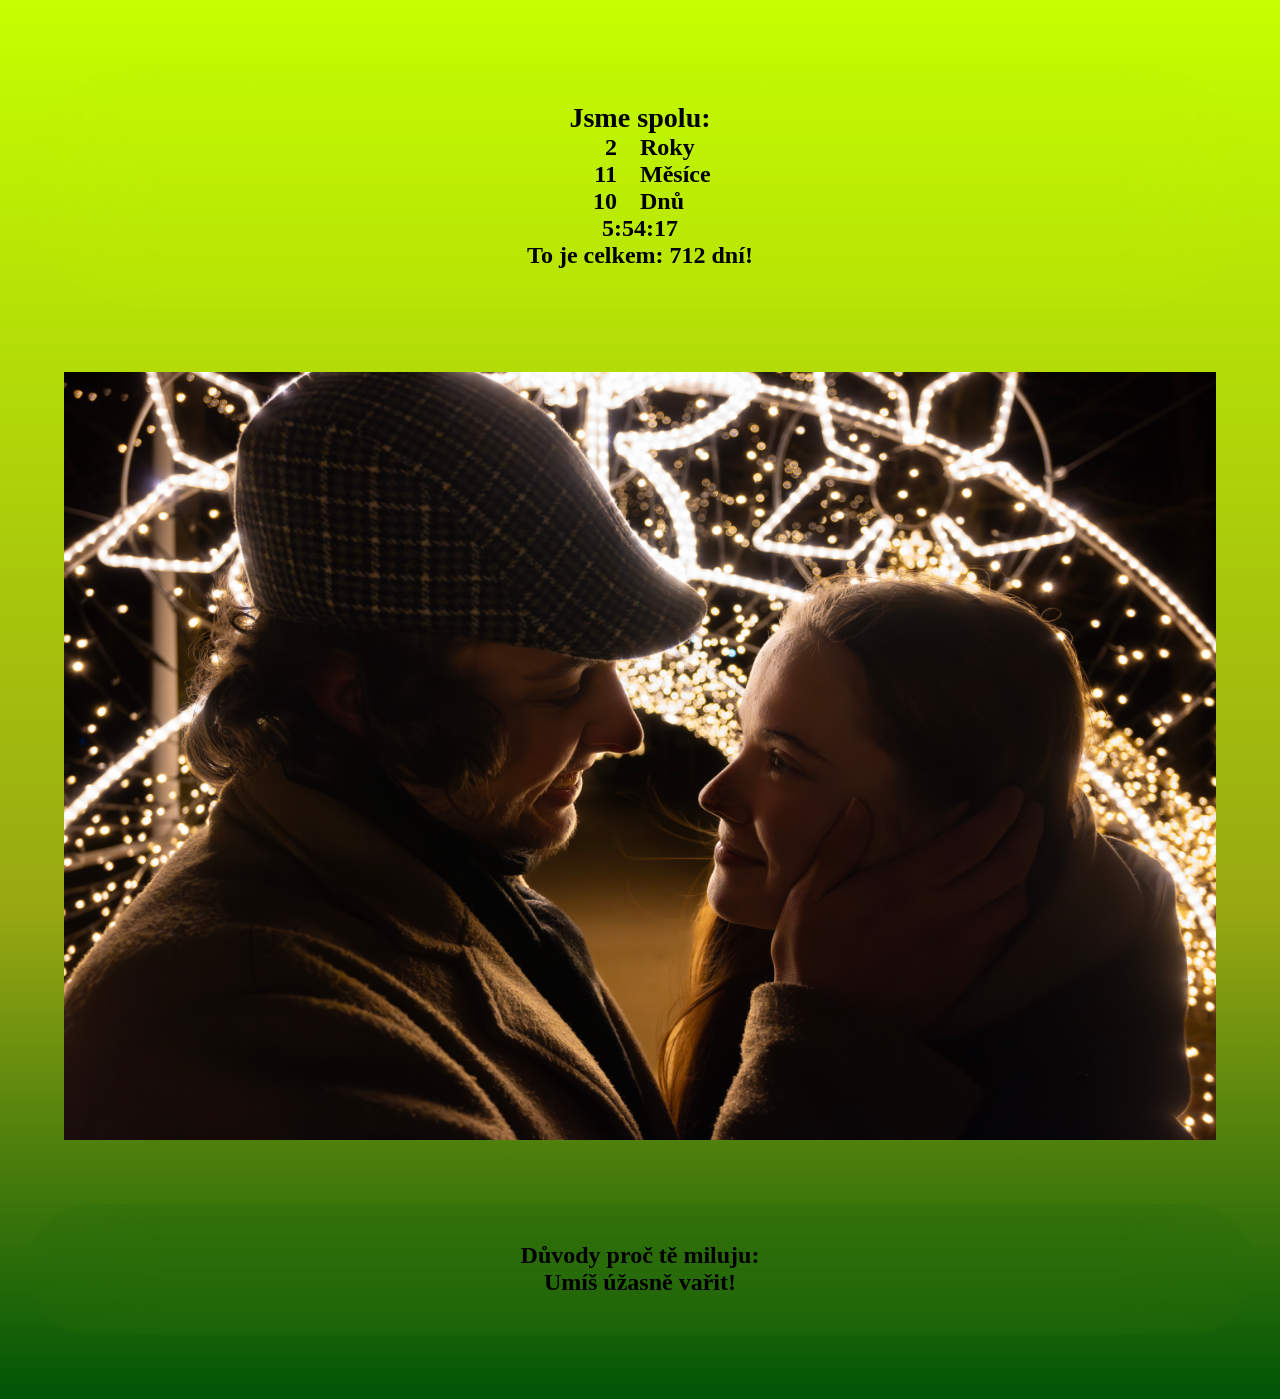
==== index.html @ f87e04c3 "added total days" ====
<!DOCTYPE html>
<html lang="en">
<head>
    <meta charset="UTF-8">
    <meta name="viewport" content="width=device-width, initial-scale=1.0">
    <link rel="stylesheet" href="style.css">
    
    
</head>
<body>
    
    <div class="main">
        <div class="timerWrapper">
            <h3>Jsme spolu:</h1>
            <div class="timer">
                <div class="timeValue">
                    <ul>
                        <li id="year"></li>
                        <li id="month"></li>
                        <li id="day"></li>                    
                    </ul>
                </div>
                <div class="textValue">
                    <ul>
                        <li id="yearText">Rok</li>
                        <li id="monthText">Měsíc</li>
                        <li id="dayText">Den</li>                    
                    </ul>
                </div>            
            </div>
            <span id="time"></span>
            <div class="">
                To je celkem:
                <span id="totalDays"></span>
            </div>
        </div>     
        
        <div class="image">
            <img src="IMG_2354.JPEG" alt="">
        </div>
        
        <div class="reasons">
            Důvody proč tě miluju:
            <div class="reason-text" id="reasonText">
                Jsi neskutečná podpora
            </div>
        </div>    
    </div>    
    <script src="script.js"></script>
</body>
</html>
---- style.css ----
/*Realme GT2 Pro*/

*{
    margin: 0;
    padding: 0;
}

body{
    overflow-x: hidden;
    background: rgb(0,85,6);
    background: linear-gradient(0deg, rgba(0,85,6,1) 0%, rgba(152,168,18,1) 35%, rgba(197,255,0,1) 100%);
    background-repeat: no-repeat;
    min-height: 100vh;
}

.main{
    display: flex;
    flex-direction: column;
    width: 100%;
    align-items: center;
    justify-content: center;
    margin: auto;
}

li{
    text-decoration: none;
    list-style: none;
}

.timerWrapper, .reasons{
    margin: 5% 0 5% 0;
    padding: 3%;
    width: 90%;
    height: 50%;    
    text-align: center;
    border-radius: 20rem;
    backdrop-filter: blur(50px);
    font-size: x-large;
    font-weight: bolder;
}

.timer{
    display: flex;
    text-align: right;
}

.timeValue, .textValue{
    width: 50%;
    margin: 0 2% 0 0;
}

.textValue{
    text-align: left;
}

.image{
    display: flex;
    width: 100%;
    justify-content: center;
}

img{
    width: 90%;    
    height: auto;
}
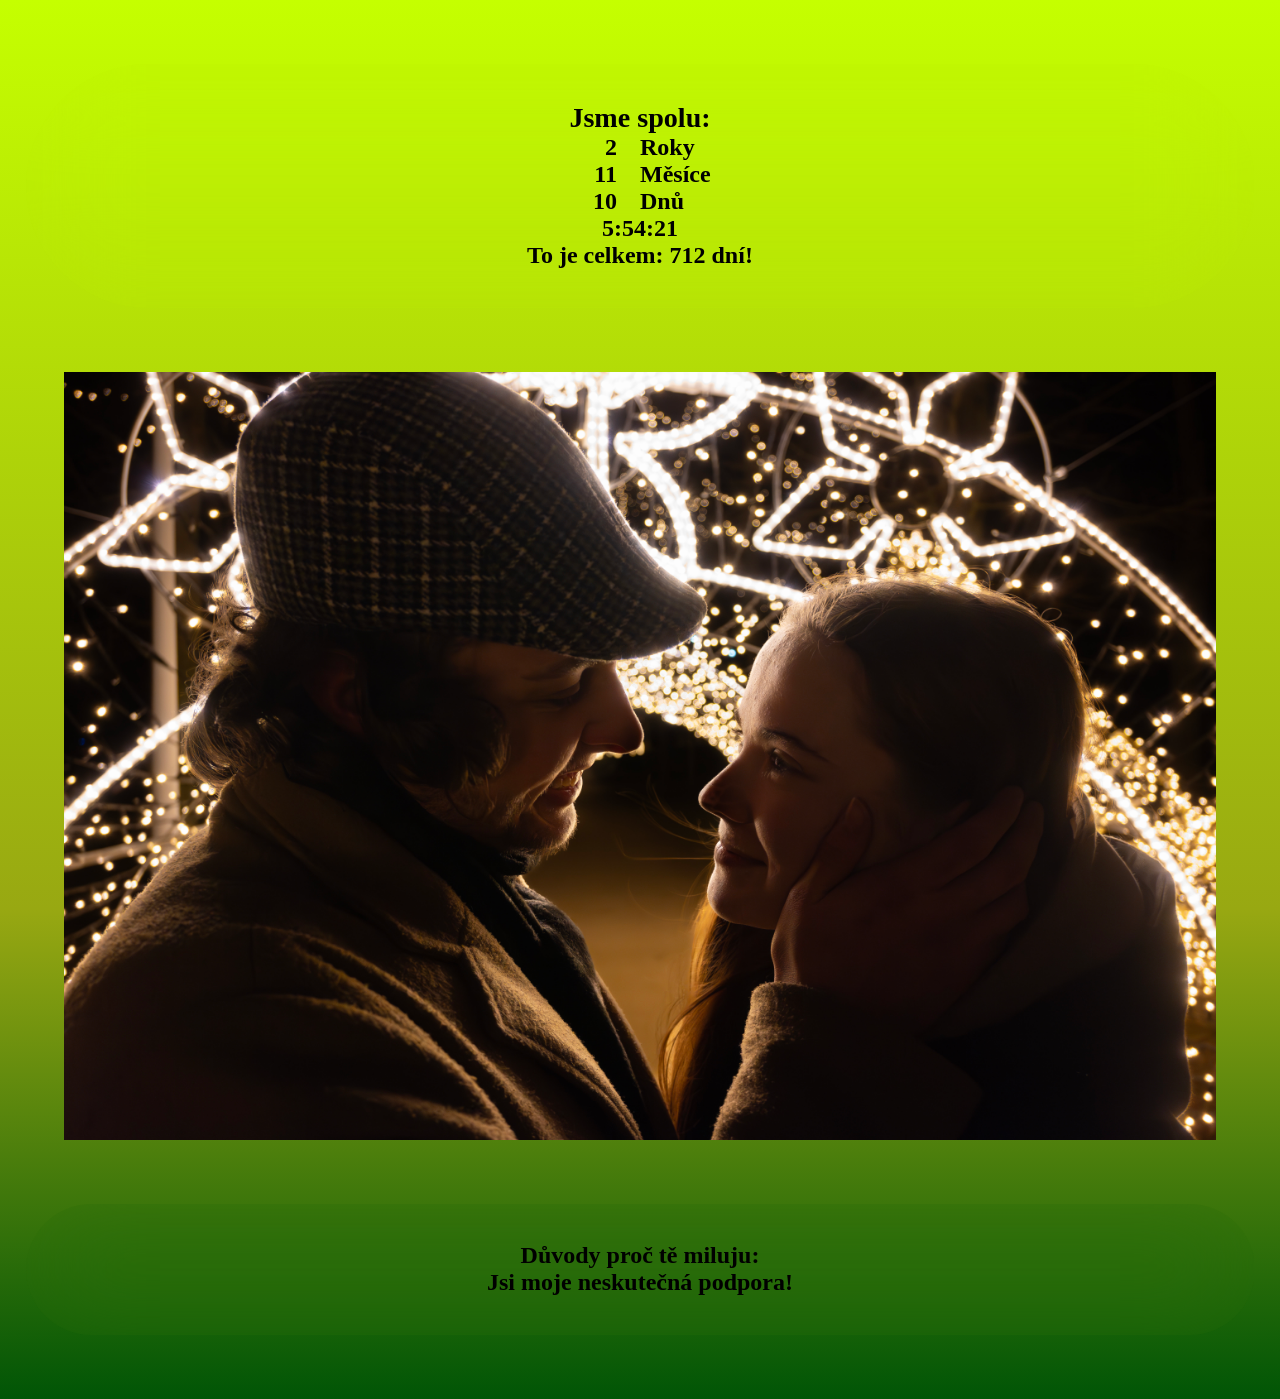
==== commit a097d1a2: "added random photos" ====
--- a/index.html
+++ b/index.html
@@ -36,7 +36,7 @@
         </div>     
         
         <div class="image">
-            <img src="IMG_2354.JPEG" alt="">
+            <img src="IMG_2354.JPEG" alt="" id="img">
         </div>
         
         <div class="reasons">
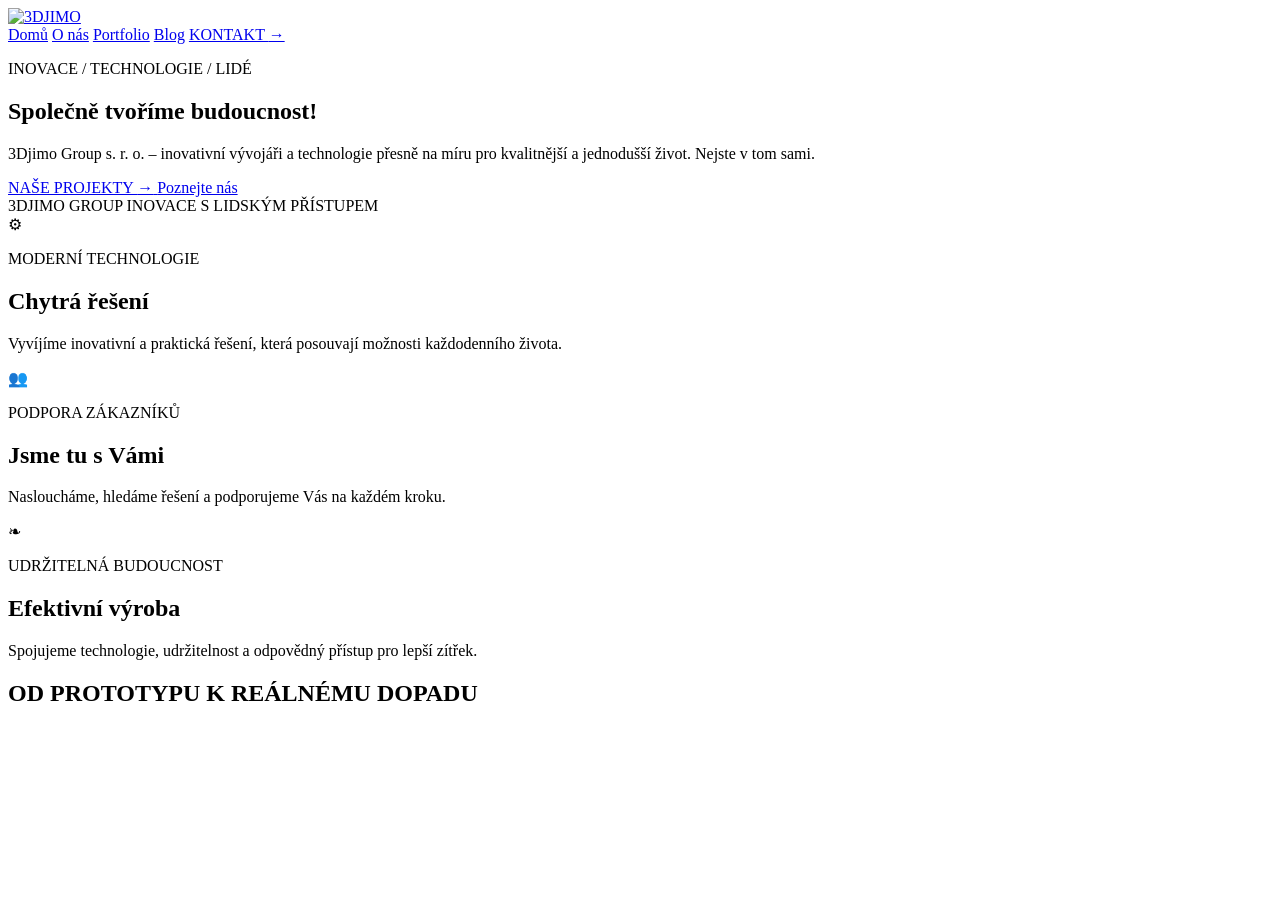
==== commit 3eb091f1: "Add files via upload" ====
--- a/index.html
+++ b/index.html
@@ -1,51 +1,142 @@
 <!DOCTYPE html>
-<html lang="en">
+
+<html lang="cs">
 <head>
     <meta charset="UTF-8">
     <meta name="viewport" content="width=device-width, initial-scale=1.0">
-    <link rel="stylesheet" href="style.css">
+    <title>3DJIMO | Tvoříme budoucnost</title>
+    <link rel="apple-touch-icon" sizes="180x180" href="src/apple-touch-icon.png">
+    <link rel="icon" type="image/png" sizes="32x32" href="src/favicon-32x32.png">
+    <link rel="icon" type="image/png" sizes="16x16" href="src/favicon-16x16.png">
+    <link rel="manifest" href="src/site.webmanifest">
+    <link rel="stylesheet" href="css/style.css">
+    <link rel="stylesheet" href="css/navbar.css">
+</head>
+
+<body>
+
+<div class="page-hero">
+
+    <!-- NAVIGACE -->
+    <header class="site-header">
+        <div class="nav-div">
     
+            <a href="index.html" class="site-logo" aria-label="3DJIMO – Domů">
+        <img src="src/logo_3DJimo.png" alt="3DJIMO">
+    </a>
     
-</head>
-<body>
+            <nav aria-label="Hlavní navigace">
+                <a href="index.html" class="nav-active">Domů</a>
+                <a href="about.html">O nás</a>
+                <a href="portfolio.html">Portfolio</a>
+                <a href="blog.html">Blog</a>
     
-    <div class="main">
-        <div class="timerWrapper">
-            <h3>Jsme spolu:</h1>
-            <div class="timer">
-                <div class="timeValue">
-                    <ul>
-                        <li id="year"></li>
-                        <li id="month"></li>
-                        <li id="day"></li>                    
-                    </ul>
+                <a href="kontakt.html" class="nav-button">
+                    KONTAKT <span>→</span>
+                </a>
+            </nav>
+    
+        </div>
+    </header>
+    
+    <!-- HLAVNÍ BANNER -->
+    <main>
+        <section class="hero">
+    
+            <div class="hero-content">
+    
+                <p class="hero-eyebrow">
+                    INOVACE <span>/</span> TECHNOLOGIE <span>/</span> LIDÉ
+                </p>
+    
+                <h1>
+                    Společně tvoříme
+                    <span>budoucnost!</span>
+                </h1>
+    
+                <p class="hero-description">
+                    3Djimo Group s. r. o. – inovativní vývojáři
+                    a technologie přesně na míru pro kvalitnější
+                    a jednodušší život. Nejste v tom sami.
+                </p>
+    
+                <div class="hero-actions">
+                    <a href="portfolio.html" class="hero-button">
+                        NAŠE PROJEKTY <span>→</span>
+                    </a>
+    
+                    <a href="about.html" class="hero-link">
+                        Poznejte nás
+                    </a>
                 </div>
-                <div class="textValue">
-                    <ul>
-                        <li id="yearText">Rok</li>
-                        <li id="monthText">Měsíc</li>
-                        <li id="dayText">Den</li>                    
-                    </ul>
-                </div>            
+    
             </div>
-            <span id="time"></span>
-            <div class="">
-                To je celkem:
-                <span id="totalDays"></span>
+    
+           
+    
+            <div class="hero-bottom">
+                <span>3DJIMO GROUP</span>
+                <span>INOVACE S LIDSKÝM PŘÍSTUPEM</span>
             </div>
-        </div>     
-        
-        <div class="image">
-            <img src="IMG_2354.JPEG" alt="" id="img">
-        </div>
-        
-        <div class="reasons">
-            Důvody proč tě miluju:
-            <div class="reason-text" id="reasonText">
-                Jsi neskutečná podpora
+    
+        </section>
+    </main>
+</div>
+
+
+<section class="features" aria-label="Naše hodnoty">
+    <div class="features-grid">
+
+        <article class="feature-card">
+            <div class="feature-icon">
+                <span>⚙</span>
             </div>
-        </div>    
-    </div>    
-    <script src="script.js"></script>
+
+            <p class="feature-eyebrow">MODERNÍ TECHNOLOGIE</p>
+            <h2>Chytrá řešení</h2>
+
+            <p class="feature-description">
+                Vyvíjíme inovativní a praktická řešení,
+                která posouvají možnosti každodenního života.
+            </p>
+        </article>
+
+        <article class="feature-card">
+            <div class="feature-icon">
+                <span>👥</span>
+            </div>
+
+            <p class="feature-eyebrow">PODPORA ZÁKAZNÍKŮ</p>
+            <h2>Jsme tu s Vámi</h2>
+
+            <p class="feature-description">
+                Nasloucháme, hledáme řešení
+                a podporujeme Vás na každém kroku.
+            </p>
+        </article>
+
+        <article class="feature-card">
+            <div class="feature-icon feature-icon-blue">
+                <span>❧</span>
+            </div>
+
+            <p class="feature-eyebrow">UDRŽITELNÁ BUDOUCNOST</p>
+            <h2>Efektivní výroba</h2>
+
+            <p class="feature-description">
+                Spojujeme technologie, udržitelnost
+                a odpovědný přístup pro lepší zítřek.
+            </p>
+        </article>
+
+    </div>
+
+    <div class="features-bottom">
+        <h2>OD PROTOTYPU K REÁLNÉMU DOPADU</h2>
+        <span class="features-bottom-line"></span>
+    </div>
+</section>
+
+
 </body>
 </html>
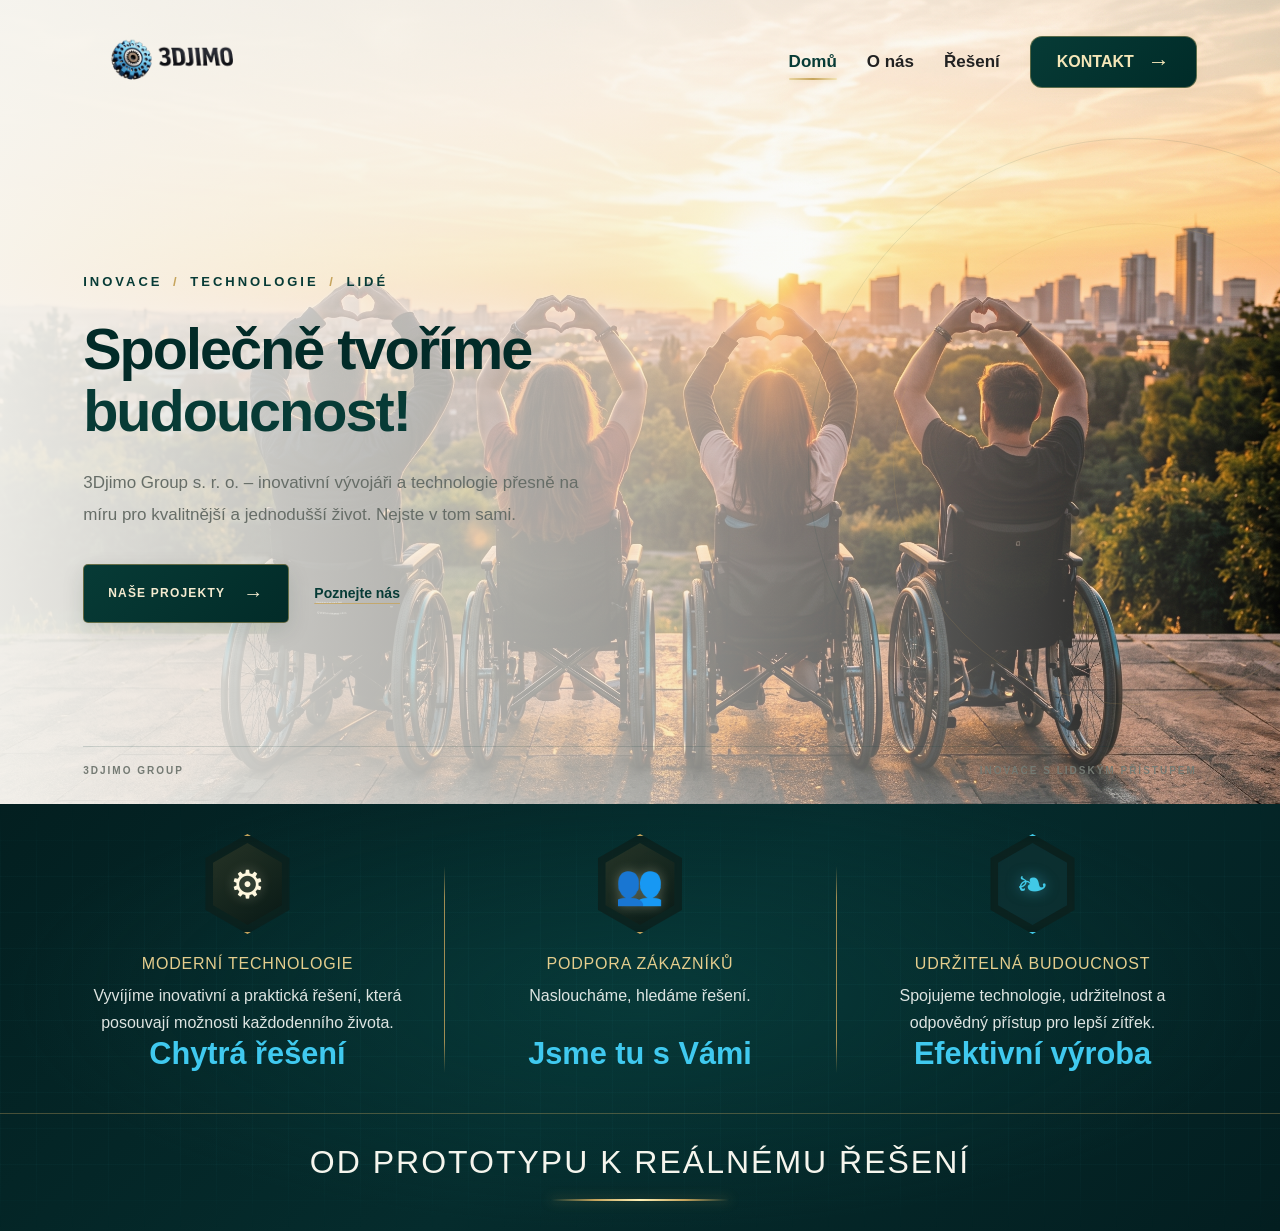
==== commit 1abbb4ea: "Text fixes, blog restrain, responsivity changes" ====
--- a/index.html
+++ b/index.html
@@ -28,8 +28,8 @@
             <nav aria-label="Hlavní navigace">
                 <a href="index.html" class="nav-active">Domů</a>
                 <a href="about.html">O nás</a>
-                <a href="portfolio.html">Portfolio</a>
-                <a href="blog.html">Blog</a>
+                <a href="reseni.html">Řešení</a>
+               <!-- <a href="blog.html">Blog</a> -->
     
                 <a href="kontakt.html" class="nav-button">
                     KONTAKT <span>→</span>
@@ -93,12 +93,13 @@
             </div>
 
             <p class="feature-eyebrow">MODERNÍ TECHNOLOGIE</p>
-            <h2>Chytrá řešení</h2>
-
+            
             <p class="feature-description">
                 Vyvíjíme inovativní a praktická řešení,
                 která posouvají možnosti každodenního života.
             </p>
+
+            <h2>Chytrá řešení</h2>
         </article>
 
         <article class="feature-card">
@@ -107,12 +108,12 @@
             </div>
 
             <p class="feature-eyebrow">PODPORA ZÁKAZNÍKŮ</p>
+            
+            <p class="feature-description">
+                Nasloucháme, hledáme řešení.                
+            </p>
+
             <h2>Jsme tu s Vámi</h2>
-
-            <p class="feature-description">
-                Nasloucháme, hledáme řešení
-                a podporujeme Vás na každém kroku.
-            </p>
         </article>
 
         <article class="feature-card">
@@ -121,18 +122,19 @@
             </div>
 
             <p class="feature-eyebrow">UDRŽITELNÁ BUDOUCNOST</p>
-            <h2>Efektivní výroba</h2>
-
+            
             <p class="feature-description">
                 Spojujeme technologie, udržitelnost
                 a odpovědný přístup pro lepší zítřek.
             </p>
+
+            <h2>Efektivní výroba</h2>
         </article>
 
     </div>
 
     <div class="features-bottom">
-        <h2>OD PROTOTYPU K REÁLNÉMU DOPADU</h2>
+        <h2>OD PROTOTYPU K REÁLNÉMU ŘEŠENÍ</h2>
         <span class="features-bottom-line"></span>
     </div>
 </section>
--- a/css/style.css
+++ b/css/style.css
@@ -0,0 +1,745 @@
+
+/* ========================================
+   ZÁKLAD
+   ======================================== */
+
+* {
+    margin: 0;
+    padding: 0;
+    box-sizing: border-box;
+}
+
+:root {
+    --green: #073b36;
+    --green-dark: #022b28;
+    --gold: #c6a45c;
+    --cream: #f5ebd0;
+    --text: #202723;
+    --muted: #666d67;
+    --page-bg: #f4f3ee;
+}
+
+html {
+    scroll-behavior: smooth;
+    min-height: 100%;
+    margin: 0;
+}
+
+body {
+    min-height: 100vh;
+    overflow-x: hidden;
+    display: flex;
+    flex-direction: column;
+    margin: 0;
+    font-family: Arial, Helvetica, sans-serif;
+    color: var(--text);
+    background: var(--page-bg);
+}
+
+main{
+    flex: 1;
+    display: flex;
+    flex-direction: column;
+}
+
+
+/* ========================================
+   HLAVNÍ BANNER
+   ======================================== */
+
+.hero {
+    position: relative;
+    isolation: isolate;
+
+    display: grid;
+    grid-template-columns: minmax(0, 1fr) minmax(0, 1fr);
+    align-items: center;
+    column-gap: 5%;
+
+    width: 100%;
+    min-height: 680px;
+    padding: 60px 6.5% 95px;
+
+    overflow: hidden;
+}
+
+.page-hero {
+    position: relative;
+    isolation: isolate;
+    overflow: hidden;
+
+    background:
+        linear-gradient(
+            90deg,
+            rgba(247, 246, 241, 0.94) 0%,
+            rgba(247, 246, 241, 0.62) 50%,
+            rgba(247, 246, 241, 0.02) 100%
+        ),
+        url("../src/3Djimo_background.jpg") center center / cover no-repeat;
+}
+
+/* Jemné dekorativní kruhy */
+
+.hero::before,
+.hero::after {
+    content: "";
+    position: absolute;
+    z-index: -1;
+    top: 50%;
+    right: -180px;
+    border-radius: 50%;
+    transform: translateY(-50%);
+    pointer-events: none;
+}
+
+.hero::before {
+    width: 650px;
+    height: 650px;
+    border: 1px solid rgba(7, 59, 54, 0.09);
+}
+
+.hero::after {
+    width: 480px;
+    height: 480px;
+    right: -95px;
+    border: 1px solid rgba(198, 164, 92, 0.16);
+}
+
+/* ========================================
+   LEVÁ STRANA – TEXT
+   ======================================== */
+
+.hero-content {
+    position: relative;
+    z-index: 2;
+    width: 100%;
+    max-width: 620px;
+}
+
+.hero-eyebrow {
+    margin-bottom: 24px;
+
+    color: var(--green);
+    font-size: 13px;
+    font-weight: 700;
+    letter-spacing: 3px;
+    line-height: 1.8;
+}
+
+.hero-eyebrow span {
+    padding: 0 4px;
+    color: var(--gold);
+}
+
+.hero h1 {
+    margin-bottom: 25px;
+
+    color: var(--green-dark);
+    font-size: clamp(42px, 4.5vw, 68px);
+    font-weight: 800;
+    line-height: 1.08;
+    letter-spacing: -2px;
+}
+
+.hero h1 span {
+    display: block;
+    color: var(--green);
+}
+
+.hero-description {
+    max-width: 500px;
+    margin-bottom: 32px;
+
+    color: var(--muted);
+    font-size: 17px;
+    line-height: 1.9;
+}
+
+/* ========================================
+   TLAČÍTKA V BANNERU
+   ======================================== */
+
+.hero-actions {
+    display: flex;
+    align-items: center;
+    flex-wrap: wrap;
+    gap: 25px;
+}
+
+.hero-button {
+    display: inline-flex;
+    align-items: center;
+    justify-content: center;
+    gap: 18px;
+
+    padding: 17px 24px;
+
+    color: var(--cream);
+    background: linear-gradient(
+        135deg,
+        var(--green),
+        var(--green-dark)
+    );
+
+    border: 1px solid rgba(198, 164, 92, 0.5);
+    border-radius: 5px;
+
+    font-size: 12px;
+    font-weight: 700;
+    letter-spacing: 1.2px;
+    text-decoration: none;
+
+    box-shadow: 0 8px 22px rgba(2, 43, 40, 0.13);
+
+    transition:
+        transform 0.25s ease,
+        box-shadow 0.25s ease,
+        background 0.25s ease;
+}
+
+.hero-button:hover {
+    transform: translateY(-3px);
+    box-shadow: 0 12px 28px rgba(2, 43, 40, 0.2);
+}
+
+.hero-button span {
+    font-size: 20px;
+    transition: transform 0.25s ease;
+}
+
+.hero-button:hover span {
+    transform: translateX(4px);
+}
+
+.hero-link {
+    color: var(--green);
+    font-size: 14px;
+    font-weight: 700;
+    text-decoration-color: rgba(198, 164, 92, 0.8);
+    text-underline-offset: 5px;
+}
+
+.hero-link:hover {
+    color: #49746b;
+}
+
+/* ========================================
+   PRAVÁ STRANA – FOTOGRAFIE
+   ======================================== */
+
+
+/* Popisek fotografie */
+
+.visual-caption {
+    position: absolute;
+    left: 20px;
+    right: 20px;
+    bottom: 20px;
+
+    display: flex;
+    align-items: center;
+    gap: 10px;
+
+    padding: 14px 18px;
+    border: 1px solid rgba(255, 255, 255, 0.2);
+    border-radius: 12px;
+
+    background: rgba(2, 43, 40, 0.82);
+    color: #f5ebd0;
+
+    font-size: 11px;
+    font-weight: 700;
+    letter-spacing: 1.5px;
+
+    backdrop-filter: blur(8px);
+}
+
+.status-dot {
+    width: 8px;
+    height: 8px;
+    flex-shrink: 0;
+
+    background: var(--gold);
+    border-radius: 50%;
+    box-shadow: 0 0 8px rgba(198, 164, 92, 0.7);
+}
+
+/* ========================================
+   SPODNÍ POPISEK
+   ======================================== */
+
+.hero-bottom {
+    position: absolute;
+    right: 6.5%;
+    bottom: 28px;
+    left: 6.5%;
+
+    display: flex;
+    align-items: center;
+    justify-content: space-between;
+    gap: 20px;
+
+    padding-top: 18px;
+    border-top: 1px solid rgba(7, 59, 54, 0.15);
+
+    color: #747a73;
+    font-size: 10px;
+    font-weight: 700;
+    letter-spacing: 2px;
+}
+
+/* ========================================
+   KARTY
+   ======================================== */
+
+.features {
+    position: relative;
+    overflow: hidden;
+    color: #f5ebd0;
+    flex: 1;
+
+    background:
+        radial-gradient(
+            ellipse at 50% 45%,
+            rgba(9, 70, 68, 0.5),
+            transparent 70%
+        ),
+        linear-gradient(
+            135deg,
+            #031f20,
+            #052c2d 50%,
+            #031e20
+        );
+}
+
+/* Jemná dekorativní technologická mřížka */
+
+.features::before {
+    content: "";
+    position: absolute;
+    inset: 0;
+    z-index: 0;
+    pointer-events: none;
+
+    background-image:
+        linear-gradient(
+            rgba(70, 179, 190, 0.035) 1px,
+            transparent 1px
+        ),
+        linear-gradient(
+            90deg,
+            rgba(70, 179, 190, 0.035) 1px,
+            transparent 1px
+        );
+
+    background-size: 36px 36px;
+
+    mask-image: linear-gradient(
+        to bottom,
+        transparent,
+        black 15%,
+        black 85%,
+        transparent
+    );
+}
+
+/* Tři sloupce */
+
+.features-grid {
+    position: relative;
+    z-index: 1;
+
+    display: grid;
+    grid-template-columns: repeat(3, minmax(0, 1fr));
+
+    max-width: 1600px;
+    margin: 0 auto;
+    padding: 30px 4% 28px;
+}
+
+.feature-card {
+    position: relative;
+
+    display: flex;
+    flex-direction: column;
+    align-items: center;
+
+    min-width: 0;
+    padding: 0 30px;
+
+    text-align: center;
+    height: 100%;
+}
+
+/* Zlaté oddělovací linky */
+
+.feature-card + .feature-card::before {
+    content: "";
+    position: absolute;
+
+    left: 0;
+    top: 32px;
+    bottom: 12px;
+
+    width: 1px;
+
+    background: linear-gradient(
+        to bottom,
+        transparent,
+        rgba(198, 164, 92, 0.8) 15%,
+        rgba(198, 164, 92, 0.8) 85%,
+        transparent
+    );
+}
+
+/* Šestiúhelníková ikona */
+
+.feature-icon {
+    display: grid;
+    place-items: center;
+
+    width: 100px;
+    height: 100px;
+    margin-bottom: 18px;
+
+    color: #fff8df;
+    background: rgba(2, 24, 25, 0.75);
+
+    border: 2px solid #c6a45c;
+
+    clip-path: polygon(
+        50% 0%,
+        92% 24%,
+        92% 76%,
+        50% 100%,
+        8% 76%,
+        8% 24%
+    );
+
+    filter: drop-shadow(0 0 8px rgba(198, 164, 92, 0.25));
+}
+
+/* Vnitřní obrys ikony */
+
+.feature-icon span {
+    display: grid;
+    place-items: center;
+
+    width: 82px;
+    height: 82px;
+
+    clip-path: polygon(
+        50% 0%,
+        92% 24%,
+        92% 76%,
+        50% 100%,
+        8% 76%,
+        8% 24%
+    );
+
+    background: linear-gradient(
+        145deg,
+        rgba(198, 164, 92, 0.15),
+        rgba(0, 0, 0, 0.3)
+    );
+
+    font-size: 39px;
+    line-height: 1;
+    text-shadow: 0 0 12px rgba(255, 244, 210, 0.3);
+}
+
+/* Tyrkysový detail třetí ikony */
+
+.feature-icon-blue {
+    border-color: #41c9e7;
+    color: #41c9e7;
+}
+
+.feature-icon-blue span {
+    background: rgba(20, 125, 160, 0.14);
+    text-shadow: 0 0 14px rgba(65, 201, 231, 0.5);
+}
+
+/* Texty karet */
+
+.feature-eyebrow {
+    margin-bottom: 6px;
+
+    color: #e4cd8d;
+    font-size: 16px;
+    font-weight: 500;
+    letter-spacing: 0.8px;
+    line-height: 1.5;
+}
+
+.feature-card h2 {
+    margin-top: auto;
+    margin-bottom: 12px;    
+
+    color: #40c9ef;
+    font-size: clamp(23px, 2.4vw, 34px);
+    font-weight: 800;
+    line-height: 1.2;
+}
+
+.feature-description {
+    max-width: 390px;
+
+    color: rgba(245, 248, 245, 0.9);
+    font-size: 16px;
+    line-height: 1.7;
+}
+
+/* Závěrečný pruh */
+
+.features-bottom {
+    position: relative;
+    z-index: 1;
+
+    display: flex;
+    flex-direction: column;
+    align-items: center;
+
+    padding: 26px 20px 30px;
+
+    border-top: 1px solid rgba(198, 164, 92, 0.35);
+    text-align: center;
+}
+
+.features-bottom h2 {
+    color: #f5f5ed;
+    font-size: clamp(20px, 2.5vw, 32px);
+    font-weight: 500;
+    letter-spacing: 2px;
+    line-height: 1.4;
+}
+
+.features-bottom-line {
+    display: block;
+
+    width: 180px;
+    height: 2px;
+    margin-top: 14px;
+
+    background: linear-gradient(
+        90deg,
+        transparent,
+        #c6a45c,
+        #fff0b5,
+        #c6a45c,
+        transparent
+    );
+
+    box-shadow: 0 0 12px rgba(198, 164, 92, 0.45);
+}
+
+/* Jemná animace při najetí */
+
+.feature-card {
+    transition: transform 0.25s ease;
+}
+
+.feature-card:hover {
+    transform: translateY(-4px);
+}
+
+/* ========================================
+   RESPONZIVNÍ ROZLOŽENÍ
+   ======================================== */
+
+
+/* Tablety */
+
+@media (max-width: 900px) {
+    .hero {
+        grid-template-columns: minmax(0, 1fr) minmax(0, 0.85fr);
+        column-gap: 4%;
+        min-height: 600px;
+        padding: 50px 5% 95px;
+    }
+
+    .hero h1 {
+        font-size: clamp(40px, 5vw, 58px);
+        letter-spacing: -1.5px;
+    }
+
+    .hero-description {
+        font-size: 16px;
+    }
+
+    .visual-caption {
+        left: 12px;
+        right: 12px;
+        bottom: 12px;
+        padding: 12px;
+        font-size: 9px;
+        letter-spacing: 1px;
+    }
+
+    .hero-bottom {
+        right: 5%;
+        left: 5%;
+    }
+
+    .features {
+        padding: 75px 5%;
+    }
+
+    .features-grid {
+        gap: 16px;
+    }
+
+    .feature-card {
+        padding: 24px;
+    }
+
+    .feature-card h3 {
+        font-size: 19px;
+    }
+}
+
+/* vetsi mobily */
+
+@media (max-width: 700px) {
+    .hero {
+        grid-template-columns: 1fr;
+        gap: 35px;
+        min-height: auto;
+        padding: 45px 7% 95px;
+    }
+
+    .hero-content {
+        max-width: 100%;
+    }
+
+    .hero-eyebrow {
+        margin-bottom: 20px;
+        font-size: 11px;
+        letter-spacing: 2px;
+    }
+
+    .hero h1 {
+        margin-bottom: 20px;
+        font-size: clamp(40px, 10vw, 58px);
+        letter-spacing: -1.5px;
+    }
+
+    .hero-description {
+        margin-bottom: 26px;
+        font-size: 16px;
+        line-height: 1.8;
+    }
+
+    .hero-actions {
+        gap: 20px;
+    }
+
+    .hero-image {
+        height: 100%;
+        min-height: 0;
+    }
+
+    .visual-caption {
+        left: 12px;
+        right: 12px;
+        bottom: 12px;
+        font-size: 9px;
+    }
+
+    .hero-bottom {
+        right: 7%;
+        left: 7%;
+        gap: 12px;
+        font-size: 8px;
+        letter-spacing: 1px;
+    }
+
+    .page-hero {
+    
+
+        background:
+            linear-gradient(
+                90deg,
+                rgba(247, 246, 241, 0.94) 0%,
+                rgba(247, 246, 241, 0.62) 92%,
+                rgba(247, 246, 241, 0.02) 100%
+            ),
+            url("../src/3Djimo_background.jpg") center center / cover no-repeat;
+    }
+
+    .features {
+        padding: 60px 7%;
+    }
+
+    .features-heading {
+        margin-bottom: 32px;
+        text-align: left;
+    }
+
+    .features-intro {
+        margin: 0;
+    }
+
+    .features-grid {
+        grid-template-columns: 1fr;
+        gap: 16px;
+    }
+
+    .feature-card {
+        min-height: 280px;
+        padding: 26px;
+    }
+
+    .feature-card::before{
+        display: none;
+    }
+}
+
+/* mensi mobily */
+
+@media (max-width: 450px) {
+    .nav-div {
+        flex-wrap: nowrap;
+        padding: 10px 4%;
+        gap: 8px;
+    }
+
+    .site-logo img {
+        width: 100px;
+        height: auto;
+    }
+
+    .nav-div nav {
+        display: flex;
+        flex-wrap: nowrap;
+        align-items: center;
+        gap: 8px;
+    }
+
+    .nav-div nav a {
+        white-space: nowrap;
+        font-size: 12px;
+    }
+
+    .nav-div nav .nav-button {
+        padding: 9px 10px;
+        flex-shrink: 0;
+    }
+}
+
+/* Přístupnost: omezení animací */
+
+@media (prefers-reduced-motion: reduce) {
+    *,
+    *::before,
+    *::after {
+        scroll-behavior: auto !important;
+        transition-duration: 0.01ms !important;
+        animation-duration: 0.01ms !important;
+    }
+
+    .feature-card,
+    .feature-link span {
+        transition: none;
+    }
+}
--- a/css/navbar.css
+++ b/css/navbar.css
@@ -0,0 +1,244 @@
+
+/* ========================================
+   NAVBAR – 3DJIMO
+   ======================================== */
+
+.site-header {
+    position: relative;
+    z-index: 10;
+    width: 100%;
+    background: transparent;
+}
+
+
+.nav-div {
+    width: 100%;
+    min-height: 100px;
+    display: flex;
+    align-items: center;
+    padding: 12px 6.5%;
+}
+
+/* Logo */
+
+.site-logo {
+    display: inline-flex;
+    align-items: center;
+    flex-shrink: 0;
+    margin-right: auto;
+    text-decoration: none;
+    transition: opacity 0.2s ease;
+}
+
+.site-logo img {
+    display: block;
+    width: 180px;
+    max-height: 100px;
+    height: auto;
+    object-fit: contain;
+}
+
+.site-logo:hover {
+    opacity: 0.85;
+}
+
+/* Navigační odkazy */
+
+nav {
+    display: flex;
+    align-items: center;
+    justify-content: flex-end;
+    flex-wrap: wrap;
+    gap: 30px;
+}
+
+nav a:not(.nav-button) {
+    position: relative;
+    display: inline-block;
+    padding: 8px 0;
+
+    color: #222;
+    font-size: 17px;
+    font-weight: 600;
+    text-decoration: none;
+    white-space: nowrap;
+
+    transition: color 0.25s ease;
+}
+
+/* Zlaté podtržení */
+
+nav a:not(.nav-button)::after {
+    content: "";
+    position: absolute;
+    left: 0;
+    bottom: 0;
+
+    width: 100%;
+    height: 2px;
+
+    background: linear-gradient(
+        90deg,
+        #e8d5a1,
+        #c6a45c,
+        #f4e5b7
+    );
+
+    box-shadow: 0 0 5px rgba(220, 190, 120, 0.4);
+    border-radius: 2px;
+
+    transform: scaleX(0);
+    transform-origin: left;
+    transition: transform 0.25s ease;
+}
+
+nav a:not(.nav-button):hover {
+    color: #073b36;
+}
+
+nav a:not(.nav-button):hover::after {
+    transform: scaleX(1);
+}
+
+/* Aktivní stránka */
+
+nav a.nav-active:not(.nav-button) {
+    color: #073b36;
+    text-shadow: none;
+}
+
+nav a.nav-active:not(.nav-button)::after {
+    transform: scaleX(1);
+}
+
+nav a.nav-active:not(.nav-button):hover {
+    color: #073b36;
+}
+
+/* Tlačítko Kontakt */
+
+.nav-button {
+    display: inline-flex;
+    align-items: center;
+    justify-content: center;
+    gap: 14px;
+
+    padding: 14px 26px;
+
+    color: #f5e6b8;
+    background: linear-gradient(
+        135deg,
+        #073b36,
+        #002b28
+    );
+
+    border: 1px solid rgba(218, 187, 111, 0.4);
+    border-radius: 12px;
+
+    font-size: 16px;
+    font-weight: 700;
+    text-decoration: none;
+    white-space: nowrap;
+
+    box-shadow: 0 0 12px rgba(218, 187, 111, 0.12);
+
+    transition:
+        background 0.25s ease,
+        box-shadow 0.25s ease,
+        transform 0.25s ease;
+}
+
+nav a.nav-button::after {
+    content: none;
+}
+
+nav a.nav-button:hover {
+    color: #f5e6b8;
+    text-decoration: none;
+
+    background: linear-gradient(
+        135deg,
+        #0b5149,
+        #064039
+    );
+
+    box-shadow: 0 0 18px rgba(218, 187, 111, 0.3);
+    transform: translateY(-2px);
+}
+
+.nav-button span {
+    display: inline-block;
+    font-size: 22px;
+    line-height: 1;
+    transition: transform 0.25s ease;
+}
+
+.nav-button:hover span {
+    transform: translateX(4px);
+}
+
+/* Tablety */
+
+@media (max-width: 900px) {
+    .nav-div {
+        padding: 12px 5%;
+    }
+
+    .site-logo img {
+        width: 155px;
+    }
+
+    nav {
+        gap: 18px;
+    }
+
+    nav a:not(.nav-button) {
+        font-size: 16px;
+    }
+
+    .nav-button {
+        padding: 12px 18px;
+        gap: 8px;
+    }
+}
+
+/* Mobily */
+
+@media (max-width: 650px) {
+    .nav-div {
+        min-height: auto;
+        align-items: flex-start;
+        flex-direction: column;
+        gap: 15px;
+        padding: 12px 5%;
+    }
+
+    .site-logo img {
+        width: 125px;
+        max-height: 60px;
+    }
+
+    nav {
+        width: 100%;
+        justify-content: flex-start;
+        gap: 12px 18px;
+    }
+
+    nav a:not(.nav-button) {
+        font-size: 15px;
+    }
+
+    .nav-button {
+        padding: 10px 15px;
+        font-size: 14px;
+    }
+}
+
+@media (prefers-reduced-motion: reduce) {
+    .site-logo,
+    nav a,
+    .nav-button,
+    .nav-button span {
+        transition: none;
+    }
+}
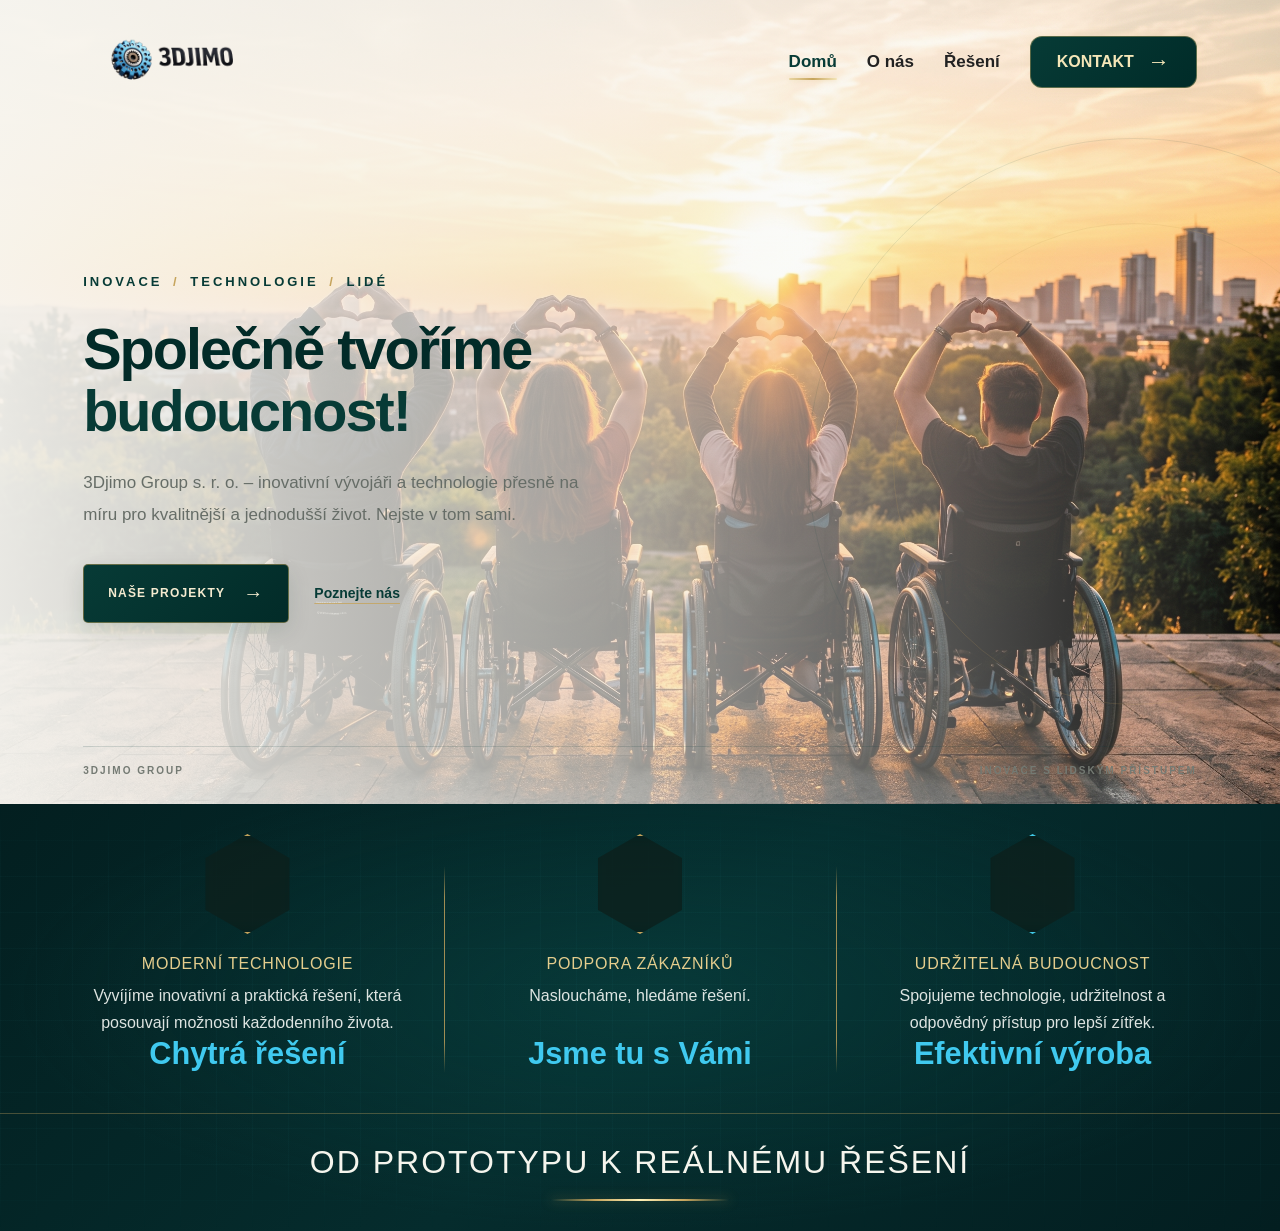
==== commit 6aa4c1ae: "Unified icons, changed height of cards on solutions" ====
--- a/index.html
+++ b/index.html
@@ -5,12 +5,13 @@
     <meta charset="UTF-8">
     <meta name="viewport" content="width=device-width, initial-scale=1.0">
     <title>3DJIMO | Tvoříme budoucnost</title>
-    <link rel="apple-touch-icon" sizes="180x180" href="src/apple-touch-icon.png">
-    <link rel="icon" type="image/png" sizes="32x32" href="src/favicon-32x32.png">
-    <link rel="icon" type="image/png" sizes="16x16" href="src/favicon-16x16.png">
+    <link rel="apple-touch-icon" sizes="180x180" href="src/icons/apple-touch-icon.png">
+    <link rel="icon" type="image/png" sizes="32x32" href="src/icons/favicon-32x32.png">
+    <link rel="icon" type="image/png" sizes="16x16" href="src/icons/favicon-16x16.png">
     <link rel="manifest" href="src/site.webmanifest">
     <link rel="stylesheet" href="css/style.css">
     <link rel="stylesheet" href="css/navbar.css">
+    <link rel='stylesheet' href='https://cdn-uicons.flaticon.com/4.0.0/uicons-thin-straight/css/uicons-thin-straight.css'>
 </head>
 
 <body>
@@ -89,7 +90,7 @@
 
         <article class="feature-card">
             <div class="feature-icon">
-                <span>⚙</span>
+                <i class="fi fi-ts-tire-rugged"></i>
             </div>
 
             <p class="feature-eyebrow">MODERNÍ TECHNOLOGIE</p>
@@ -104,7 +105,7 @@
 
         <article class="feature-card">
             <div class="feature-icon">
-                <span>👥</span>
+                <i class="fi fi-ts-users"></i>
             </div>
 
             <p class="feature-eyebrow">PODPORA ZÁKAZNÍKŮ</p>
@@ -118,7 +119,7 @@
 
         <article class="feature-card">
             <div class="feature-icon feature-icon-blue">
-                <span>❧</span>
+                <i class="fi fi-ts-leaf"></i>
             </div>
 
             <p class="feature-eyebrow">UDRŽITELNÁ BUDOUCNOST</p>
--- a/css/style.css
+++ b/css/style.css
@@ -421,31 +421,9 @@
 
 /* Vnitřní obrys ikony */
 
-.feature-icon span {
-    display: grid;
-    place-items: center;
-
-    width: 82px;
-    height: 82px;
-
-    clip-path: polygon(
-        50% 0%,
-        92% 24%,
-        92% 76%,
-        50% 100%,
-        8% 76%,
-        8% 24%
-    );
-
-    background: linear-gradient(
-        145deg,
-        rgba(198, 164, 92, 0.15),
-        rgba(0, 0, 0, 0.3)
-    );
-
-    font-size: 39px;
+.feature-icon i {
+    font-size: 42px;
     line-height: 1;
-    text-shadow: 0 0 12px rgba(255, 244, 210, 0.3);
 }
 
 /* Tyrkysový detail třetí ikony */
@@ -455,10 +433,6 @@
     color: #41c9e7;
 }
 
-.feature-icon-blue span {
-    background: rgba(20, 125, 160, 0.14);
-    text-shadow: 0 0 14px rgba(65, 201, 231, 0.5);
-}
 
 /* Texty karet */
 
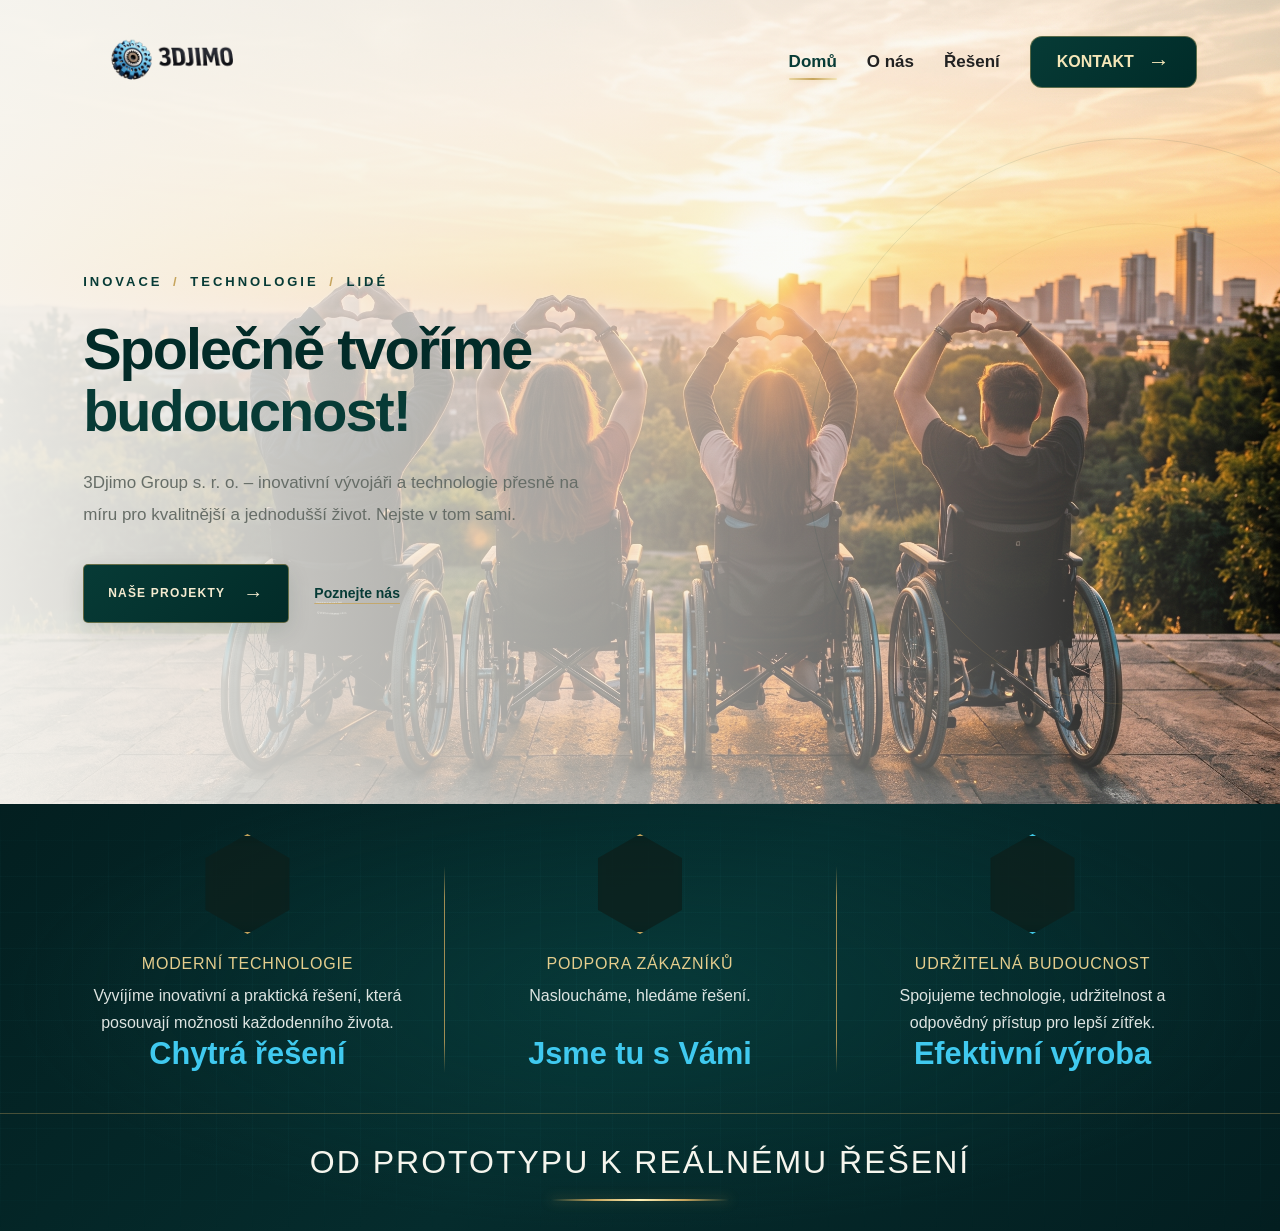
==== commit c6bb79bb: "Deleted invisible text" ====
--- a/index.html
+++ b/index.html
@@ -71,14 +71,10 @@
                     </a>
                 </div>
     
-            </div>
-    
+            </div> 
            
     
-            <div class="hero-bottom">
-                <span>3DJIMO GROUP</span>
-                <span>INOVACE S LIDSKÝM PŘÍSTUPEM</span>
-            </div>
+            
     
         </section>
     </main>
--- a/css/style.css
+++ b/css/style.css
@@ -264,29 +264,7 @@
     box-shadow: 0 0 8px rgba(198, 164, 92, 0.7);
 }
 
-/* ========================================
-   SPODNÍ POPISEK
-   ======================================== */
-
-.hero-bottom {
-    position: absolute;
-    right: 6.5%;
-    bottom: 28px;
-    left: 6.5%;
-
-    display: flex;
-    align-items: center;
-    justify-content: space-between;
-    gap: 20px;
-
-    padding-top: 18px;
-    border-top: 1px solid rgba(7, 59, 54, 0.15);
-
-    color: #747a73;
-    font-size: 10px;
-    font-weight: 700;
-    letter-spacing: 2px;
-}
+
 
 /* ========================================
    KARTY
@@ -550,11 +528,6 @@
         letter-spacing: 1px;
     }
 
-    .hero-bottom {
-        right: 5%;
-        left: 5%;
-    }
-
     .features {
         padding: 75px 5%;
     }
@@ -620,13 +593,7 @@
         font-size: 9px;
     }
 
-    .hero-bottom {
-        right: 7%;
-        left: 7%;
-        gap: 12px;
-        font-size: 8px;
-        letter-spacing: 1px;
-    }
+
 
     .page-hero {
     
